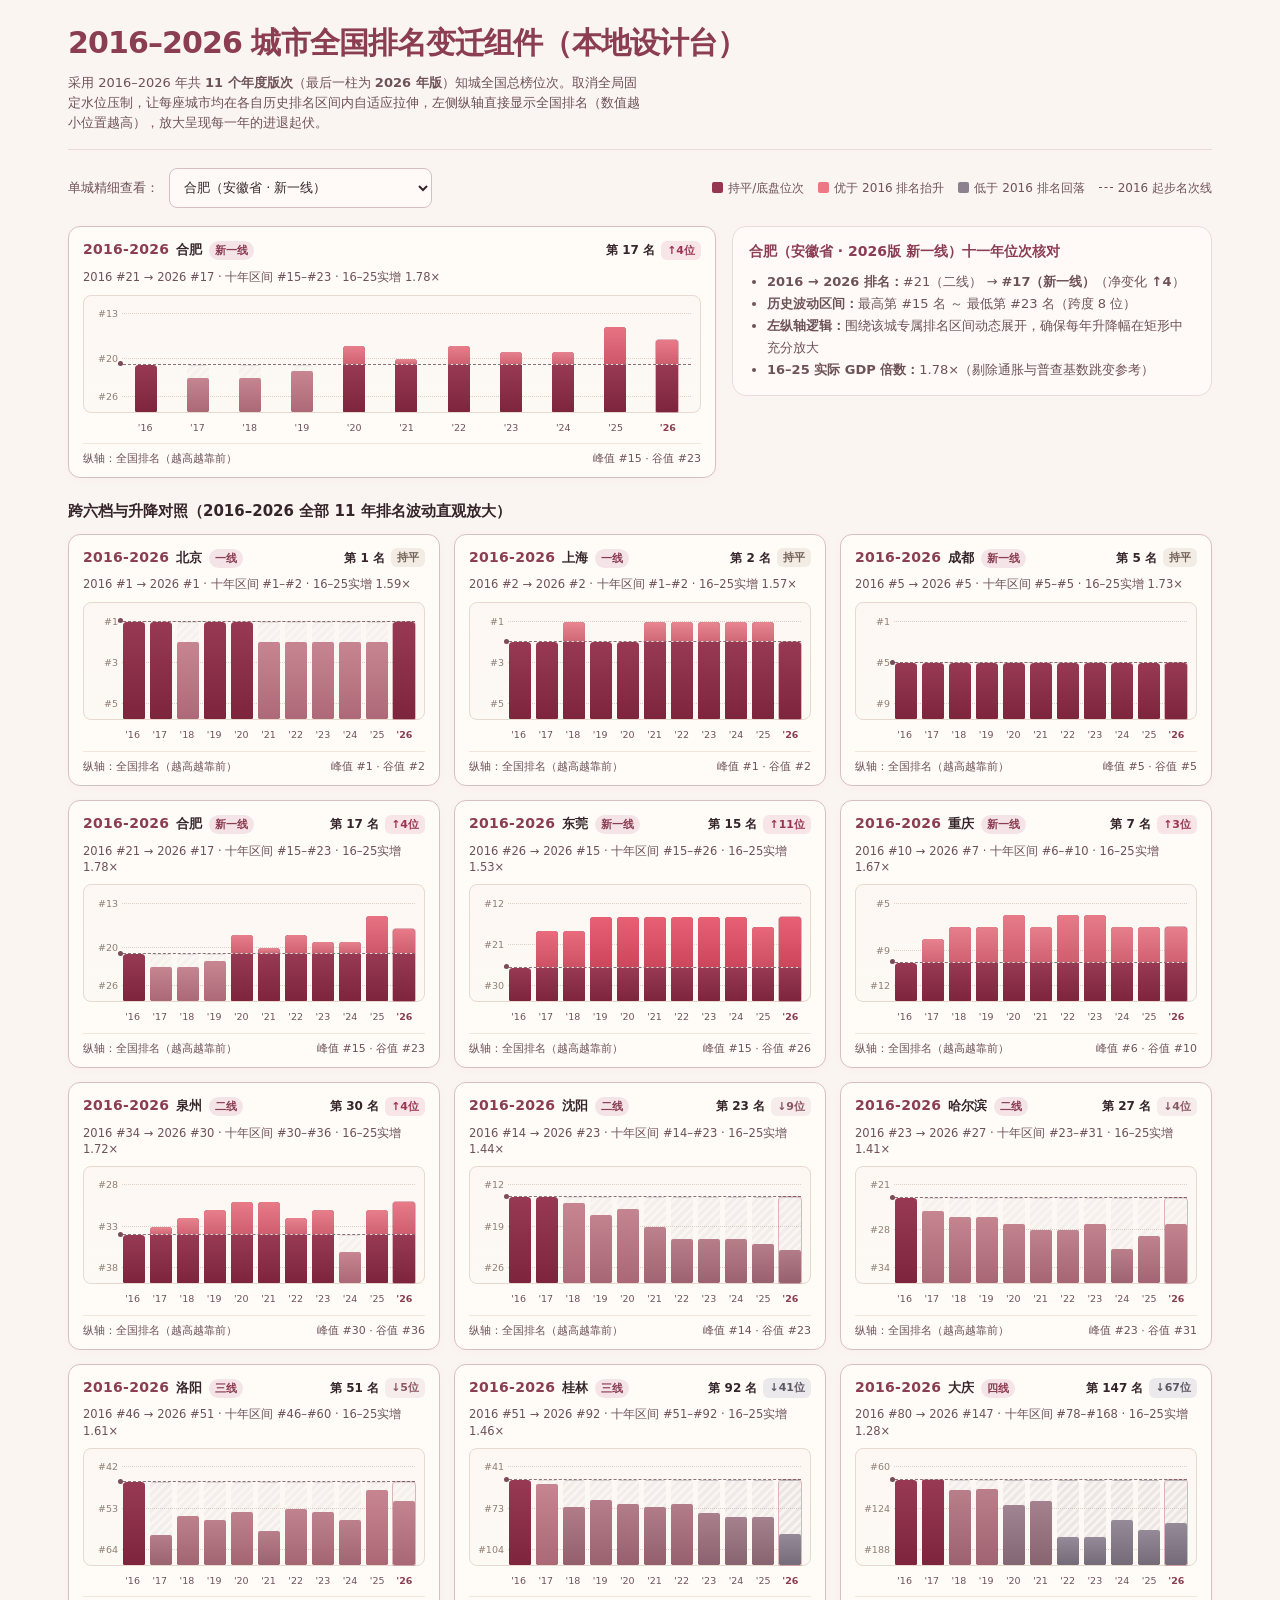
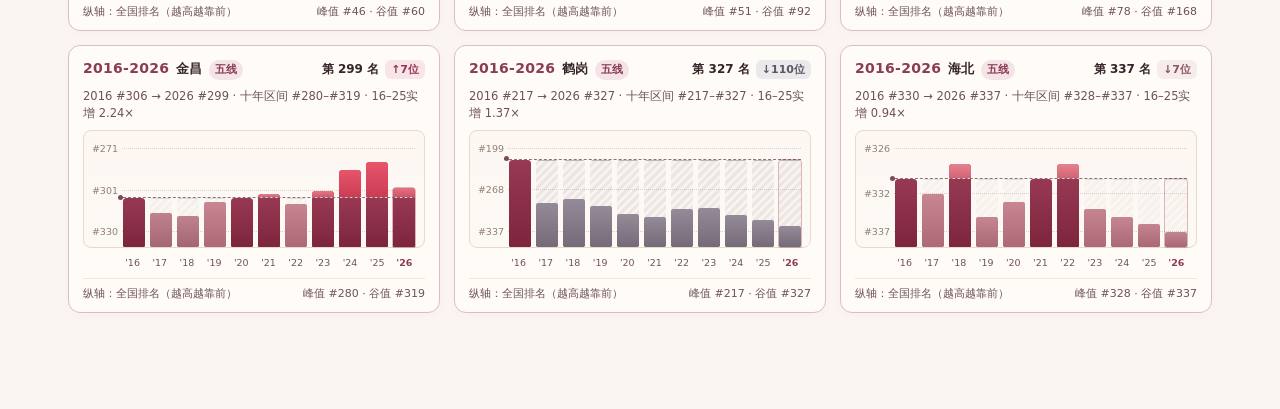
==== tools/decade-preview.html @ 6f69ed32 "feat: add progressive 2016-2026 city rank trend card to detail panel" ====
<!doctype html>
<html lang="zh-CN">
<head>
  <meta charset="utf-8">
  <meta name="viewport" content="width=device-width, initial-scale=1">
  <title>2016-2026 城市排名变迁组件 · 本地设计台</title>
  <link rel="stylesheet" href="../site/assets/style.css">
  <style>
    body { padding-bottom: 56px; }
    .bench-shell {
      max-width: 1180px;
      margin: 0 auto;
      padding: 20px 18px 40px;
    }
    .bench-top {
      display: flex;
      flex-wrap: wrap;
      justify-content: space-between;
      align-items: flex-end;
      gap: 12px 20px;
      padding-bottom: 16px;
      border-bottom: 1px solid var(--line);
      margin-bottom: 18px;
    }
    .bench-top h1 {
      margin: 0;
      font-size: clamp(22px, 2.6vw, 30px);
      color: var(--wine);
      letter-spacing: -0.03em;
    }
    .bench-top p {
      margin: 6px 0 0;
      color: var(--muted);
      font-size: 13px;
      max-width: 70ch;
      line-height: 1.55;
    }
    .bench-controls {
      display: flex;
      flex-wrap: wrap;
      align-items: center;
      gap: 10px;
      margin-bottom: 18px;
    }
    .bench-controls label {
      font-size: 13px;
      color: var(--muted);
    }
    .bench-controls select {
      height: 34px;
      padding: 0 10px;
      border: 1px solid var(--line-strong);
      border-radius: 8px;
      background: var(--surface);
      color: var(--ink);
      font-size: 13px;
    }
    .bench-legend {
      display: flex;
      flex-wrap: wrap;
      gap: 14px;
      font-size: 12px;
      color: var(--muted);
      margin-inline-start: auto;
    }
    .bench-legend span { display: inline-flex; align-items: center; gap: 5px; }
    .swatch-box {
      width: 11px;
      height: 11px;
      border-radius: 2px;
      display: inline-block;
    }
    .swatch-dash {
      width: 14px;
      height: 0;
      border-top: 1.5px dashed #7a4b58;
      display: inline-block;
    }

    /* ======== 核心组件：2016-2026 排名动态区间长方形柱状图 ======== */
    .decade-box {
      border: 1px solid var(--line-strong);
      border-radius: 12px;
      background: #fffcf7;
      padding: 12px 14px 10px;
      display: flex;
      flex-direction: column;
      gap: 8px;
      min-width: 0;
      box-shadow: 0 2px 10px #75405108;
    }
    .decade-box-head {
      display: flex;
      justify-content: space-between;
      align-items: baseline;
      flex-wrap: wrap;
      gap: 6px 10px;
    }
    .decade-box-title {
      display: flex;
      align-items: baseline;
      gap: 7px;
      min-width: 0;
    }
    .decade-box-title h3 {
      margin: 0;
      font-size: 14px;
      font-weight: 760;
      letter-spacing: 0.02em;
      color: var(--wine);
      font-variant-numeric: tabular-nums;
    }
    .decade-city-tag {
      font-size: 12.5px;
      font-weight: 650;
      color: var(--ink);
    }
    .decade-tier-pill {
      font-size: 11px;
      padding: 1px 6px;
      border-radius: 999px;
      background: var(--rose);
      color: var(--wine);
      font-weight: 600;
    }
    .decade-kpis {
      display: flex;
      align-items: center;
      flex-wrap: wrap;
      gap: 6px;
      font-size: 12px;
      font-variant-numeric: tabular-nums;
    }
    .decade-lvl {
      font-weight: 760;
      color: var(--ink);
    }
    .decade-delta {
      padding: 1px 6px;
      border-radius: 6px;
      font-weight: 680;
      font-size: 11px;
    }
    .decade-delta.is-up { background: #f8e5e8; color: #9b3454; }
    .decade-delta.is-mild-down { background: #f6ecec; color: #8a5661; }
    .decade-delta.is-down { background: #ece9ed; color: #5d5663; }
    .decade-delta.is-flat { background: #f2ece4; color: #75655b; }
    .decade-readout {
      min-height: 18px;
      font-size: 11.5px;
      line-height: 1.45;
      color: var(--muted);
      font-variant-numeric: tabular-nums;
    }
    .decade-readout strong {
      color: var(--ink);
      font-weight: 660;
    }

    .decade-plot {
      position: relative;
      height: 118px;
      border: 1px solid #e7d9ce;
      border-radius: 8px;
      background: linear-gradient(180deg, rgba(155, 52, 84, 0.025) 0%, rgba(130, 103, 78, 0.02) 100%);
      padding: 10px 9px 0 38px;
      display: flex;
      align-items: flex-end;
    }
    .decade-guides {
      position: absolute;
      inset: 10px 9px 0 38px;
      pointer-events: none;
    }
    .decade-guide {
      position: absolute;
      left: 0;
      right: 0;
      border-top: 1px dotted #dfd0c4;
    }
    .decade-guide span {
      position: absolute;
      left: -35px;
      top: -7px;
      width: 31px;
      text-align: right;
      font-size: 9.5px;
      color: #8f7f74;
      font-variant-numeric: tabular-nums;
    }
    .decade-base-line {
      position: absolute;
      left: -4px;
      right: 0;
      border-top: 1.5px dashed rgba(98, 62, 73, 0.72);
      z-index: 2;
      pointer-events: none;
    }
    .decade-base-line::before {
      content: "";
      position: absolute;
      left: 0;
      top: -3.5px;
      width: 5px;
      height: 5px;
      border-radius: 50%;
      background: #7a4b58;
    }

    .decade-bars {
      position: relative;
      z-index: 1;
      width: 100%;
      height: 100%;
      display: grid;
      grid-template-columns: repeat(11, minmax(0, 1fr));
      gap: 4px;
      align-items: end;
    }
    .decade-bar-col {
      height: 100%;
      display: flex;
      align-items: flex-end;
      justify-content: center;
      cursor: pointer;
      position: relative;
      border: 0;
      padding: 0;
      background: transparent;
    }
    .decade-bar-track {
      width: 100%;
      max-width: 22px;
      border-radius: 3.5px 3.5px 1.5px 1.5px;
      overflow: hidden;
      display: flex;
      flex-direction: column;
      justify-content: flex-end;
      transition: transform 0.14s ease, filter 0.14s ease;
      position: relative;
      background: #9b3454;
    }
    .decade-bar-col:hover .decade-bar-track,
    .decade-bar-col.is-active .decade-bar-track {
      transform: scaleY(1.02);
      filter: brightness(1.06);
      box-shadow: 0 0 0 1.5px rgba(155, 52, 84, 0.45);
    }
    .decade-bar-col.is-latest .decade-bar-track {
      box-shadow: 0 0 0 1px rgba(155, 52, 84, 0.35);
    }
    .decade-seg-lift {
      width: 100%;
      background: linear-gradient(180deg, #eb7884 0%, #d45567 100%);
      border-bottom: 1px solid rgba(255, 252, 247, 0.72);
      flex: 0 0 auto;
    }
    .decade-seg-base {
      width: 100%;
      background: linear-gradient(180deg, #983953 0%, #7d253d 100%);
      flex: 1 1 auto;
    }
    .decade-seg-deficit {
      width: 100%;
      background: repeating-linear-gradient(
        -45deg,
        rgba(140, 130, 143, 0.15),
        rgba(140, 130, 143, 0.15) 3px,
        rgba(140, 130, 143, 0.04) 3px,
        rgba(140, 130, 143, 0.04) 6px
      );
      border-top: 1px solid rgba(117, 108, 120, 0.42);
      flex: 0 0 auto;
    }
    .decade-bar-col.is-dip .decade-bar-track {
      background: transparent;
    }
    .decade-bar-col.is-dip .decade-seg-base {
      background: linear-gradient(180deg, #988e9c 0%, #756c78 100%);
      border-radius: 2px 2px 1.5px 1.5px;
    }

    .decade-x-axis {
      display: grid;
      grid-template-columns: repeat(11, minmax(0, 1fr));
      gap: 4px;
      padding: 0 9px 0 38px;
      font-size: 9.5px;
      color: var(--muted);
      text-align: center;
      font-variant-numeric: tabular-nums;
    }
    .decade-x-axis span.is-latest {
      color: var(--wine);
      font-weight: 720;
    }
    .decade-foot {
      display: flex;
      justify-content: space-between;
      align-items: center;
      flex-wrap: wrap;
      gap: 4px 10px;
      font-size: 11px;
      color: var(--muted);
      border-top: 1px solid #f0e6dc;
      padding-top: 6px;
      font-variant-numeric: tabular-nums;
    }

    .section-title {
      margin: 22px 0 10px;
      font-size: 15px;
      font-weight: 720;
      color: var(--ink);
    }
    .compare-grid {
      display: grid;
      grid-template-columns: repeat(3, minmax(0, 1fr));
      gap: 14px;
    }
    .single-wrap {
      display: grid;
      grid-template-columns: minmax(0, 1.35fr) minmax(0, 1fr);
      gap: 16px;
      align-items: start;
    }
    .detail-mock {
      border: 1px solid var(--line);
      border-radius: 14px;
      background: var(--surface);
      padding: 14px 16px;
    }
    .detail-mock h4 { margin: 0 0 8px; font-size: 14px; color: var(--wine); }
    .detail-mock ul { margin: 0; padding-left: 18px; color: var(--muted); font-size: 13px; line-height: 1.7; }
    @media (max-width: 960px) {
      .compare-grid { grid-template-columns: repeat(2, minmax(0, 1fr)); }
      .single-wrap { grid-template-columns: minmax(0, 1fr); }
    }
    @media (max-width: 600px) {
      .compare-grid { grid-template-columns: minmax(0, 1fr); }
      .decade-plot { height: 108px; padding-left: 34px; }
      .decade-guides { inset: 10px 9px 0 34px; }
      .decade-guide span { left: -32px; width: 28px; }
      .decade-x-axis { padding-left: 34px; font-size: 9px; }
    }
  </style>
</head>
<body>
<div class="bench-shell">
  <header class="bench-top">
    <div>
      <h1>2016–2026 城市全国排名变迁组件（本地设计台）</h1>
      <p>
        采用 2016–2026 年共 <strong>11 个年度版次</strong>（最后一柱为 <strong>2026 年版</strong>）知城全国总榜位次。取消全局固定水位压制，让每座城市均在各自历史排名区间内自适应拉伸，左侧纵轴直接显示全国排名（数值越小位置越高），放大呈现每一年的进退起伏。
      </p>
    </div>
  </header>

  <div class="bench-controls">
    <label for="city-picker">单城精细查看：</label>
    <select id="city-picker"></select>
    <div class="bench-legend" aria-label="图例">
      <span><i class="swatch-box" style="background:#953650"></i>持平/底盘位次</span>
      <span><i class="swatch-box" style="background:#eb7884"></i>优于 2016 排名抬升</span>
      <span><i class="swatch-box" style="background:#8c828f"></i>低于 2016 排名回落</span>
      <span><i class="swatch-dash"></i>2016 起步名次线</span>
    </div>
  </div>

  <div class="single-wrap">
    <div id="single-slot"></div>
    <aside class="detail-mock" id="city-audit-note"></aside>
  </div>

  <h2 class="section-title">跨六档与升降对照（2016–2026 全部 11 年排名波动直观放大）</h2>
  <div class="compare-grid" id="compare-grid"></div>
</div>

<script src="../site/assets/data.js"></script>
<script src="../site/assets/city-decade-ranks.js"></script>
<script>
(() => {
  const {cities, provinces} = window.atlasData;
  const decade = window.atlasDecadeRanks;
  const YEARS = [2016, 2017, 2018, 2019, 2020, 2021, 2022, 2023, 2024, 2025, 2026];
  const TIER_NAMES = ['一线', '新一线', '二线', '三线', '四线', '五线'];
  const cityByCode = new Map(cities.map(c => [c[1], c]));

  const picker = document.getElementById('city-picker');
  const sortedCities = [...cities].sort((a, b) => a[3] - b[3] || a[4] - b[4]);
  for (const c of sortedCities) {
    picker.add(new Option(`${c[0]}（${provinces[c[2]]} · ${TIER_NAMES[c[3]]}）`, c[1]));
  }

  // Compute dynamic Y-axis [yTop (best), yBottom (worst)] tightly around a city's rank band
  function rankEnvelope(ranks) {
    const best = Math.min(...ranks);
    const worst = Math.max(...ranks);
    const span = worst - best;
    if (span === 0) {
      // Constant rank (e.g. Chengdu #5 every year): show symmetric window around it
      const pad = Math.max(4, Math.min(8, Math.round(best * 0.8)));
      const yTop = Math.max(1, best - pad);
      const yBottom = Math.min(337, yTop + pad * 2);
      return {best, worst, yTop, yBottom};
    }
    const padTop = Math.max(1, Math.min(18, Math.ceil(span * 0.22)));
    const padBot = Math.max(2, Math.min(20, Math.ceil(span * 0.28)));
    let yTop = Math.max(1, best - padTop);
    let yBottom = Math.min(337, worst + padBot);
    if (yBottom - yTop < 4) {
      yBottom = Math.min(337, yTop + 4);
      yTop = Math.max(1, yBottom - 4);
    }
    return {best, worst, yTop, yBottom};
  }

  // Map rank r into visual bar height [14% .. 92%] inside [yTop .. yBottom]
  const rankHeightPct = (r, yTop, yBottom) => 14 + 78 * ((yBottom - r) / (yBottom - yTop));

  function mixHex(a, b, t) {
    const k = Math.max(0, Math.min(1, t));
    const pa = i => parseInt(a.slice(i, i + 2), 16);
    const pb = i => parseInt(b.slice(i, i + 2), 16);
    const ch = (v1, v2) => Math.round(v1 + (v2 - v1) * k).toString(16).padStart(2, '0');
    return '#' + ch(pa(1), pb(1)) + ch(pa(3), pb(3)) + ch(pa(5), pb(5));
  }

  function rankDropSeverity(rk, rStart) {
    if (rk <= rStart) return 0;
    const dropAbs = rk - rStart;
    const dropRel = dropAbs / Math.max(15, rStart);
    return Math.max(0, Math.min(1, ((dropAbs - 2) / 38) * 0.55 + (dropRel / 0.85) * 0.45));
  }

  function createDecadeCard(code, showCityName = true) {
    const city = cityByCode.get(code);
    const entry = decade[code];
    if (!city || !entry) return document.createElement('div');
    const [ranks, tiers, realMult] = entry;
    const {best, worst, yTop, yBottom} = rankEnvelope(ranks);
    const rStart = ranks[0];
    const rEnd = ranks[10];
    const delta = rStart - rEnd; // positive = climbed ranks
    const endSev = rankDropSeverity(rEnd, rStart);
    const deltaClass = delta > 0 ? 'is-up' : delta === 0 ? 'is-flat' : endSev >= 0.45 ? 'is-down' : 'is-mild-down';
    const deltaText = delta > 0 ? `↑${delta}位` : delta < 0 ? `↓${Math.abs(delta)}位` : '持平';

    const baseHeight = rankHeightPct(rStart, yTop, yBottom);
    const midRank = Math.round((yTop + yBottom) / 2);
    const topGuidePct = rankHeightPct(yTop, yTop, yBottom);
    const midGuidePct = rankHeightPct(midRank, yTop, yBottom);
    const botGuidePct = rankHeightPct(yBottom, yTop, yBottom);

    const multNote = realMult ? ` · 16–25实增 ${realMult.toFixed(2)}×` : '';
    const defaultReadout = `2016 #${rStart} → 2026 #${rEnd} · 十年区间 #${best}–#${worst}${multNote}`;

    const card = document.createElement('section');
    card.className = 'decade-box';
    card.setAttribute('aria-label', `${city[0]} 2016-2026 全国排名柱状图`);
    card.innerHTML = `
      <div class="decade-box-head">
        <div class="decade-box-title">
          <h3>2016-2026</h3>
          ${showCityName ? `<span class="decade-city-tag">${city[0]}</span><span class="decade-tier-pill">${tiers[10]}</span>` : ''}
        </div>
        <div class="decade-kpis">
          <span class="decade-lvl">第 ${rEnd} 名</span>
          <span class="decade-delta ${deltaClass}">${deltaText}</span>
        </div>
      </div>
      <div class="decade-readout">${defaultReadout}</div>
      <div class="decade-plot">
        <div class="decade-guides" aria-hidden="true">
          <div class="decade-guide" style="bottom:${topGuidePct.toFixed(1)}%"><span>#${yTop}</span></div>
          ${midRank !== yTop && midRank !== yBottom ? `<div class="decade-guide" style="bottom:${midGuidePct.toFixed(1)}%"><span>#${midRank}</span></div>` : ''}
          <div class="decade-guide" style="bottom:${botGuidePct.toFixed(1)}%"><span>#${yBottom}</span></div>
          <div class="decade-base-line" style="bottom:${baseHeight.toFixed(2)}%"></div>
        </div>
        <div class="decade-bars"></div>
      </div>
      <div class="decade-x-axis" aria-hidden="true">
        ${YEARS.map((y, idx) => `<span class="${idx === 10 ? 'is-latest' : ''}">'${String(y).slice(2)}</span>`).join('')}
      </div>
      <div class="decade-foot">
        <span>纵轴：全国排名（越高越靠前）</span>
        <span>峰值 #${best} · 谷值 #${worst}</span>
      </div>
    `;

    const barsWrap = card.querySelector('.decade-bars');
    const readout = card.querySelector('.decade-readout');

    ranks.forEach((rk, idx) => {
      const h = rankHeightPct(rk, yTop, yBottom);
      const y = YEARS[idx];
      const tr = tiers[idx];
      const diff = rStart - rk;
      const diffStr = diff > 0 ? `（较16年 ↑${diff}）` : diff < 0 ? `（较16年 ↓${Math.abs(diff)}）` : '（与16年持平）';
      const tipText = `<strong>${y}年</strong> · 全国 <strong>第 ${rk} 名</strong>（${tr}）${idx > 0 ? diffStr : '· 起始基准'}`;

      const col = document.createElement('button');
      col.type = 'button';
      col.className = 'decade-bar-col' + (idx === 10 ? ' is-latest' : '') + (rk > rStart ? ' is-dip' : '');
      col.setAttribute('aria-label', `${y}年 第${rk}名`);

      const track = document.createElement('div');
      track.className = 'decade-bar-track';

      if (rk < rStart) {
        // Better rank -> taller bar with bright warm lift slice above 2016 dashed baseline
        track.style.height = h.toFixed(2) + '%';
        const gainT = Math.min(1, (rStart - rk) / 14);
        const liftPct = ((h - baseHeight) / h) * 100;
        const liftSeg = document.createElement('span');
        liftSeg.className = 'decade-seg-lift';
        liftSeg.style.height = liftPct.toFixed(2) + '%';
        liftSeg.style.background = `linear-gradient(180deg, ${mixHex('#e78a94', '#e8556b', gainT)} 0%, ${mixHex('#d16b7a', '#cb3c54', gainT)} 100%)`;
        const baseSeg = document.createElement('span');
        baseSeg.className = 'decade-seg-base';
        track.append(liftSeg, baseSeg);
      } else if (rk > rStart) {
        // Worse rank -> mild dusty rose first, gradual shift to slate grey only on large drops
        const sev = rankDropSeverity(rk, rStart);
        let fillTop, fillBot;
        if (sev <= 0.45) {
          const k = sev / 0.45;
          fillTop = mixHex('#c88692', '#b07b87', k);
          fillBot = mixHex('#ae6977', '#945f6d', k);
        } else {
          const k = (sev - 0.45) / 0.55;
          fillTop = mixHex('#b07b87', '#958b98', k);
          fillBot = mixHex('#945f6d', '#756b78', k);
        }
        track.style.height = baseHeight.toFixed(2) + '%';
        const defPct = ((baseHeight - h) / baseHeight) * 100;
        const defSeg = document.createElement('span');
        defSeg.className = 'decade-seg-deficit';
        defSeg.style.height = defPct.toFixed(2) + '%';
        defSeg.style.opacity = (0.38 + 0.62 * sev).toFixed(2);
        const baseSeg = document.createElement('span');
        baseSeg.className = 'decade-seg-base';
        baseSeg.style.background = `linear-gradient(180deg, ${fillTop} 0%, ${fillBot} 100%)`;
        track.append(defSeg, baseSeg);
      } else {
        track.style.height = h.toFixed(2) + '%';
        const baseSeg = document.createElement('span');
        baseSeg.className = 'decade-seg-base';
        track.append(baseSeg);
      }

      col.append(track);
      const showTip = () => {
        for (const el of barsWrap.children) el.classList.remove('is-active');
        col.classList.add('is-active');
        readout.innerHTML = tipText;
      };
      col.addEventListener('pointerenter', showTip);
      col.addEventListener('focus', showTip);
      col.addEventListener('click', showTip);
      barsWrap.append(col);
    });

    card.querySelector('.decade-plot').addEventListener('pointerleave', () => {
      for (const el of barsWrap.children) el.classList.remove('is-active');
      readout.textContent = defaultReadout;
    });

    return card;
  }

  function renderSingle(code) {
    const city = cityByCode.get(code);
    const [ranks, tiers, realMult] = decade[code];
    const best = Math.min(...ranks);
    const worst = Math.max(...ranks);
    const delta = ranks[0] - ranks[10];
    document.getElementById('single-slot').replaceChildren(createDecadeCard(code, true));
    document.getElementById('city-audit-note').innerHTML = `
      <h4>${city[0]}（${provinces[city[2]]} · 2026版 ${tiers[10]}）十一年位次核对</h4>
      <ul>
        <li><strong>2016 → 2026 排名：</strong>#${ranks[0]}（${tiers[0]}） → <b>#${ranks[10]}（${tiers[10]}）</b>（净变化 <b>${delta > 0 ? '↑' + delta : delta < 0 ? '↓' + Math.abs(delta) : '持平'}</b>）</li>
        <li><strong>历史波动区间：</strong>最高第 #${best} 名 ～ 最低第 #${worst} 名（跨度 ${worst - best} 位）</li>
        <li><strong>左纵轴逻辑：</strong>围绕该城专属排名区间动态展开，确保每年升降幅在矩形中充分放大</li>
        <li><strong>16–25 实际 GDP 倍数：</strong>${realMult ? `${realMult.toFixed(2)}×（剔除通胀与普查基数跳变参考）` : '暂无'}</li>
      </ul>
    `;
  }

  picker.value = '340100'; // 默认合肥，直观展示多年度爬坡
  renderSingle('340100');
  picker.addEventListener('change', () => renderSingle(picker.value));

  const showcaseCodes = [
    '110000', // 北京（#1 ↔ #2）
    '310000', // 上海（#1 ↔ #2）
    '510100', // 成都（十年稳居 #5）
    '340100', // 合肥（#21→#17）
    '441900', // 东莞（#26→#15）
    '500000', // 重庆（#10→#7）
    '350500', // 泉州（#34→#30）
    '210100', // 沈阳（#14→#23）
    '230100', // 哈尔滨（#23→#31→#27）
    '410300', // 洛阳（#46→#60→#51）
    '450300', // 桂林（#51→#92）
    '230600', // 大庆（#80→#168→#147）
    '620300', // 金昌（#319→#280→#299）
    '230400', // 鹤岗（#217→#327）
    '632200', // 海北（#328..#337）
  ];
  const grid = document.getElementById('compare-grid');
  for (const code of showcaseCodes) {
    grid.append(createDecadeCard(code, true));
  }
})();
</script>
</body>
</html>
---- site/assets/style.css ----
:root {
  color-scheme: light;
  --paper: #fbf5f1;
  --surface: #fffaf7;
  --white: #fffdf9;
  --ink: #35252b;
  --muted: #6e5259;
  --wine: #8b3d52;
  --rose: #f4e4e7;
  --line: #eadbd8;
  --line-strong: #d8bfc3;
  --map-water: #f5e9e8;
  --map-ink: #a4827b;
  --map-label: #71534e;
  --sans: system-ui, -apple-system, "PingFang SC", "Microsoft YaHei", sans-serif;
}

* { box-sizing: border-box; }
[hidden] { display: none !important; }
body {
  margin: 0;
  background: var(--paper);
  color: var(--ink);
  font: 14px/1.55 var(--sans);
}
main {
  max-width: 1440px;
  margin: auto;
  padding: 20px clamp(15px, 3.6vw, 52px) 24px;
}
a { color: var(--wine); text-underline-offset: 4px; }
:focus-visible { outline: 2px solid var(--wine); outline-offset: 3px; }
.sr-only {
  position: absolute;
  width: 1px;
  height: 1px;
  clip-path: inset(50%);
  overflow: hidden;
  white-space: nowrap;
}

button, select, input { color: inherit; font: inherit; }
button, select, summary { cursor: pointer; }
button, select, input {
  min-height: 40px;
  padding: 7px 11px;
  border: 1px solid var(--line-strong);
  border-radius: 8px;
  background: var(--white);
}
button:not(:disabled):hover, select:hover { border-color: var(--wine); }
button:disabled { cursor: default; }

.edition {
  display: flex;
  align-items: center;
  justify-content: space-between;
  gap: 12px;
  padding-bottom: 13px;
  border-bottom: 1px solid var(--line-strong);
}
.edition-year {
  color: var(--wine);
  font-size: 13px;
  font-weight: 720;
  letter-spacing: .045em;
}
.edition nav { display: flex; align-items: center; flex-wrap: wrap; gap: 10px 21px; font-size: 13px; }
.edition a { color: var(--muted); text-decoration: none; }
.edition a:hover { color: var(--wine); text-decoration: underline; }
.hero {
  display: flex;
  align-items: flex-end;
  justify-content: space-between;
  gap: 18px 36px;
  padding: clamp(21px, 2.8vw, 34px) 0 clamp(18px, 2.2vw, 27px);
}
.hero h1 {
  margin: 0;
  color: var(--wine);
  font-size: clamp(34px, 5vw, 65px);
  font-weight: 820;
  letter-spacing: -.07em;
  line-height: 1.06;
}
.hero p {
  margin: 10px 0 0;
  color: var(--muted);
  font-size: clamp(13px, 1.25vw, 16px);
}
.hero-stats {
  display: flex;
  flex: 0 0 auto;
  margin: 0;
  border-bottom: 2px solid var(--line-strong);
  font-variant-numeric: tabular-nums;
}
.hero-stats > div {
  min-width: 92px;
  display: flex;
  flex-direction: column-reverse;
  padding: 0 16px 9px 0;
}
.hero-stats > div + div { padding: 0 0 9px 16px; border-left: 1px solid var(--line); }
.hero-stats dt { color: var(--muted); font-size: 12px; }
.hero-stats dd {
  margin: 0;
  color: var(--wine);
  font-size: clamp(24px, 3.55vw, 45px);
  font-weight: 740;
  letter-spacing: -.06em;
  line-height: 1.03;
}

.workspace { display: grid; grid-template-columns: minmax(0, 1fr); gap: 20px; }
.panel, .sources {
  min-width: 0;
  border: 1px solid var(--line);
  border-radius: 13px;
  background: var(--surface);
}
.panel { overflow: hidden; }
.map-panel { border-radius: 16px; box-shadow: 0 5px 20px #7540510b; }
.panel-head {
  display: flex;
  justify-content: space-between;
  align-items: center;
  flex-wrap: wrap;
  gap: 8px 16px;
  padding: 14px 19px 11px;
}
.panel-head h2 {
  margin: 0;
  font-size: clamp(20px, 2vw, 28px);
  font-weight: 740;
  letter-spacing: -.04em;
  line-height: 1.25;
}
.panel-head h2 span {
  margin-inline-start: 8px;
  color: var(--muted);
  font-size: 13px;
  font-weight: 500;
  letter-spacing: normal;
  white-space: nowrap;
}
.panel-head h2 b { font-variant-numeric: tabular-nums; }
.map-heading, .map-tools, .table-tools, .controls {
  display: flex;
  align-items: center;
  flex-wrap: wrap;
  gap: 7px;
}
.map-heading { gap: 8px 13px; }
.map-tools button, #reset {
  color: var(--wine);
  border-color: transparent;
  background: var(--rose);
}
.map-tools button { min-height: 34px; font-size: 12px; }
.search-field { position: relative; }
.search-field svg {
  position: absolute;
  inset: 50% auto auto 11px;
  transform: translateY(-50%);
  fill: none;
  stroke: var(--wine);
  stroke-width: 1.35;
  stroke-linecap: round;
  pointer-events: none;
}
#query { width: clamp(165px, 18vw, 245px); padding-left: 33px; }
#query::placeholder { color: var(--muted); }
#province { width: clamp(120px, 15vw, 179px); }

.map-filter {
  display: flex;
  align-items: center;
  flex-wrap: wrap;
  gap: 6px 12px;
  min-inline-size: 0;
  margin: 0;
  padding: 7px 19px 12px;
  border: 0;
}
.filter-label, #marker-count { color: var(--muted); font-size: 12px; white-space: nowrap; }
.filter-label { font-weight: 680; }
#marker-count { margin-inline-start: auto; font-variant-numeric: tabular-nums; }
.legend { display: flex; flex-wrap: wrap; gap: 5px; }
.legend label {
  display: inline-flex;
  align-items: center;
  gap: 5px;
  min-height: 34px;
  padding: 4px 8px;
  border: 1px solid var(--line);
  border-radius: 7px;
  color: var(--ink);
  cursor: pointer;
  white-space: nowrap;
}
.legend label:hover { border-color: var(--wine); }
.legend label:has(input:checked) { background: var(--rose); }
.legend input {
  inline-size: 14px;
  block-size: 14px;
  min-height: 0;
  margin: 0;
  padding: 0;
  accent-color: var(--wine);
}
.symbol {
  display: inline-block;
  inline-size: 1.15em;
  block-size: 1.15em;
  margin-inline-end: .29em;
  vertical-align: -.2em;
  overflow: visible;
}
.symbol-digit, .marker-digit {
  fill: none;
  stroke: #fffdf9;
  stroke-width: .195;
  stroke-linecap: round;
  stroke-linejoin: round;
  pointer-events: none;
}
.legend .symbol { margin: 0; }

#map-stage {
  position: relative;
  overflow: hidden;
  border-block: 1px solid var(--line);
  background: var(--map-water);
}
#atlas {
  display: block;
  width: 100%;
  max-height: 980px;
  aspect-ratio: 1.32;
  background: var(--map-water);
  user-select: none;
  touch-action: auto;
}
#map-stage[data-local] #atlas { aspect-ratio: auto; height: clamp(465px, 70svh, 790px); }
#atlas:focus { outline: none; }
#atlas:focus-visible { outline: 2px solid var(--wine); outline-offset: -3px; }
#atlas[data-zoomed] { cursor: grab; touch-action: none; }
#atlas.dragging, #atlas.dragging * { cursor: grabbing !important; }
.map-loading {
  position: absolute;
  inset: 50% auto auto 50%;
  transform: translate(-50%, -50%);
  z-index: 4;
  padding: 7px 14px;
  border: 1px solid var(--line);
  border-radius: 999px;
  background: color-mix(in srgb, var(--surface) 92%, transparent);
  color: var(--muted);
  font-size: 13px;
  pointer-events: none;
  box-shadow: 0 3px 12px #75405110;
}
.city-detail-loading {
  margin: 0;
  color: var(--muted);
  font-size: 13px;
}
#provinces path, .sea-land {
  fill: #f8edd8;
  stroke: #946f67;
  stroke-width: 1px;
  vector-effect: non-scaling-stroke;
}
#provinces path:nth-child(3n) { fill: #f4e8ce; }
#provinces path:nth-child(4n) { fill: #fbefdf; }
#provinces path.selected { fill: #f8ecd1; stroke: #8c5c57; stroke-width: 1.55px; }
#provinces path.context { fill: #f6ece6; stroke: #cdb3b0; stroke-width: .85px; }
#provinces path.hovered { fill: #efd1cf; cursor: pointer; }
#city-highlight, .sea-city-highlight {
  fill: #e8bab8;
  fill-opacity: .88;
  stroke: #8b3d52;
  stroke-width: 1.45px;
  stroke-linejoin: round;
  pointer-events: none;
  vector-effect: non-scaling-stroke;
}
.sea-city-highlight { stroke-width: 1px; }
#district-lines, #boundaries, .sea-boundary {
  fill: none;
  stroke: #8f6a62;
  stroke-width: .95px;
  pointer-events: none;
  vector-effect: non-scaling-stroke;
}
#subdistrict-lines {
  fill: none;
  stroke: #caa99e;
  stroke-width: .45px;
  stroke-dasharray: 1.6 2.2;
  opacity: .6;
  pointer-events: none;
  vector-effect: non-scaling-stroke;
}
#district-lines {
  stroke: #b59287;
  stroke-width: .65px;
  stroke-dasharray: 3.2 2.4;
  opacity: .76;
}
#province-labels {
  fill: var(--map-label);
  stroke: #faefdf;
  stroke-width: 2px;
  paint-order: stroke;
  pointer-events: none;
  text-anchor: middle;
  font-size: 15px;
  font-weight: 650;
  letter-spacing: .13em;
}
.marker { cursor: pointer; }
.marker-badge {
  stroke: var(--white);
  stroke-width: 1.05px;
  stroke-linejoin: round;
  vector-effect: non-scaling-stroke;
}
.marker.active .marker-badge { stroke: var(--ink); stroke-width: 2px; }
.zoom-dock {
  position: absolute;
  top: 14px;
  right: 14px;
  display: flex;
  align-items: flex-start;
  gap: 9px;
  pointer-events: none;
}
.zoom-column {
  display: flex;
  flex-direction: column;
  align-items: flex-end;
  gap: 8px;
}
.zoom-tip {
  margin: 7px 0 0;
  padding: 4px 10px;
  border: 1px solid var(--line);
  border-radius: 999px;
  background: #fffdf9eb;
  box-shadow: 0 2px 8px #71425210;
  color: #77505a;
  font-size: 12px;
  font-weight: 520;
  letter-spacing: .02em;
  line-height: 1.35;
  white-space: nowrap;
}
.zoom-tools {
  display: grid;
  border: 1px solid var(--line-strong);
  border-radius: 10px;
  background: var(--white);
  box-shadow: 0 3px 10px #71425217;
  pointer-events: auto;
}
.zoom-national {
  display: inline-flex;
  align-items: center;
  gap: 5px;
  min-height: 36px;
  padding: 6px 10px;
  border: 1px solid #d8b5bd;
  border-radius: 10px;
  background: var(--rose);
  box-shadow: 0 3px 10px #71425217;
  color: var(--wine);
  font-size: 12px;
  font-weight: 680;
  white-space: nowrap;
  pointer-events: auto;
}
.zoom-national:hover { background: #efd7dc; border-color: var(--wine); }
.zoom-tools button {
  min-width: 44px;
  min-height: 40px;
  border: 0;
  border-radius: 0;
  background: transparent;
  color: var(--wine);
}
.zoom-tools button:first-child { border-radius: 9px 9px 0 0; }
.zoom-tools button:last-child { border-radius: 0 0 9px 9px; font-size: 12px; }
.zoom-tools button + button { border-top: 1px solid var(--line); }
.zoom-tools button:not(:disabled):hover { background: var(--rose); }
.zoom-tools button:disabled { color: #8c747a; }
#zoom-in, #zoom-out { font-size: 23px; line-height: 1; }
#sea-card {
  position: absolute;
  left: clamp(10px, 2vw, 23px);
  bottom: clamp(10px, 2vw, 23px);
  width: clamp(93px, 11.5vw, 146px);
  overflow: hidden;
  border: 1px solid var(--line-strong);
  border-radius: 9px;
  background: var(--surface);
}
#sea-open {
  width: 100%;
  display: flex;
  justify-content: space-between;
  min-height: 31px;
  padding: 4px 8px;
  border: 0;
  border-bottom: 1px solid var(--line);
  border-radius: 0;
  background: transparent;
  color: var(--wine);
  font-size: 12px;
  font-weight: 650;
}
#sea-open:hover { background: var(--rose); }
#sea-mini { display: block; width: 100%; aspect-ratio: .94; background: var(--map-water); }
#sea-mini .sea-land { stroke-width: .45px; }
#sea-mini .sea-boundary { stroke-width: .72px; }
#tooltip {
  position: absolute;
  z-index: 2;
  inset: 0 auto auto 0;
  max-width: min(245px, 90%);
  padding: 7px 10px;
  border-radius: 8px;
  background: #583241;
  color: var(--white);
  font-size: 13px;
  pointer-events: none;
}
.map-under {
  display: flex;
  flex-wrap: wrap;
  justify-content: space-between;
  gap: 4px 12px;
  padding: 9px 17px;
  color: var(--muted);
  font-size: 12px;
}
#city-detail {
  margin: 0;
  padding: 16px 19px 18px;
  border-top: 1px solid var(--line-strong);
  background: linear-gradient(180deg, #faf0ee 0%, #fffaf7 56%);
}
.city-detail-head {
  display: flex;
  align-items: flex-start;
  justify-content: space-between;
  gap: 10px 18px;
  flex-wrap: wrap;
}
.city-detail-title-row {
  display: flex;
  align-items: center;
  flex-wrap: wrap;
  gap: 6px 10px;
}
.city-detail-name {
  margin: 0;
  font-size: clamp(19px, 1.9vw, 24px);
  font-weight: 760;
  letter-spacing: -.03em;
  line-height: 1.2;
}
.city-detail-name .symbol { margin-inline-end: .35em; vertical-align: -.16em; }
.city-detail-rank {
  color: var(--wine);
  font-size: 13px;
  font-weight: 640;
}
.city-detail-pos {
  padding: 2px 9px;
  border: 1px solid #dfc5ca;
  border-radius: 999px;
  background: var(--rose);
  color: var(--wine);
  font-size: 12px;
  font-weight: 600;
}
.city-detail-hidden-note {
  padding: 2px 8px;
  border-radius: 6px;
  background: #f5e5dc;
  color: #7d4c36;
  font-size: 12px;
}
.city-detail-aside {
  display: flex;
  align-items: center;
  gap: 10px;
  margin-inline-start: auto;
}
.city-detail-coord {
  color: var(--muted);
  font-size: 12px;
  font-variant-numeric: tabular-nums;
}
.city-detail-close {
  min-height: 30px;
  padding: 3px 10px;
  border-color: var(--line-strong);
  background: var(--white);
  color: var(--muted);
  font-size: 12px;
}
.city-detail-close:hover { color: var(--wine); }
.city-detail-lead {
  margin-top: 10px;
  padding: 11px 14px;
  border: 1px solid var(--line);
  border-radius: 10px;
  background: var(--white);
}
.city-detail-intro {
  margin: 0;
  color: var(--ink);
  font-size: 14.5px;
  line-height: 1.65;
}
.city-detail-tags {
  display: flex;
  flex-wrap: wrap;
  gap: 6px;
  margin-top: 9px;
}
.detail-tag {
  display: inline-flex;
  align-items: center;
  padding: 2px 9px;
  border: 1px solid var(--line);
  border-radius: 999px;
  background: var(--surface);
  color: var(--muted);
  font-size: 12px;
  line-height: 1.45;
}
.detail-tag--hist {
  border-color: #d9b8bf;
  background: #f9ecef;
  color: var(--wine);
  font-weight: 620;
}
.detail-tag--scenic {
  border-color: #d6c8b6;
  background: #fbf4ea;
  color: #6f5232;
}
.city-detail-grid {
  display: grid;
  grid-template-columns: repeat(2, minmax(0, 1fr));
  gap: 12px;
  margin-top: 12px;
}
.detail-card {
  padding: 12px 14px;
  border: 1px solid var(--line);
  border-radius: 10px;
  background: var(--white);
}
.detail-card-head {
  display: flex;
  align-items: baseline;
  justify-content: space-between;
  gap: 8px;
  margin-bottom: 10px;
  padding-bottom: 6px;
  border-bottom: 1px solid var(--line);
}
.detail-card-head h4 {
  margin: 0;
  color: var(--wine);
  font-size: 13.5px;
  font-weight: 720;
}
.detail-card-sub {
  color: var(--muted);
  font-size: 11.5px;
}
.detail-kpis {
  display: grid;
  grid-template-columns: repeat(2, minmax(0, 1fr));
  gap: 9px 12px;
  margin: 0;
}
.detail-kpis div {
  padding: 7px 9px;
  border-radius: 8px;
  background: var(--surface);
  border: 1px solid #f0e3e0;
}
.detail-kpis dt {
  color: var(--muted);
  font-size: 11.5px;
}
.detail-kpis dd {
  margin: 2px 0 0;
  color: var(--ink);
  font-size: 15px;
  font-weight: 700;
  font-variant-numeric: tabular-nums;
  letter-spacing: -.01em;
}
.detail-kpis dd small {
  margin-inline-start: 3px;
  font-size: 11.5px;
  font-weight: 500;
  color: var(--muted);
}
.detail-transport-list {
  display: grid;
  gap: 7px;
  margin: 0;
}
.detail-tr-row {
  display: grid;
  grid-template-columns: 54px minmax(0, 1fr);
  align-items: baseline;
  gap: 8px;
  padding: 5px 8px;
  border-radius: 7px;
  background: var(--surface);
  font-size: 12.5px;
}
.detail-tr-row dt {
  color: var(--wine);
  font-weight: 680;
  white-space: nowrap;
}
.detail-tr-row dd {
  margin: 0;
  color: var(--ink);
  font-variant-numeric: tabular-nums;
}
.detail-tr-row dd.is-empty { color: var(--muted); }

/* 2016-2026 decade rank chart placed in left column under Economy & Commerce */
.detail-card--decade {
  grid-column: 1;
  display: flex;
  flex-direction: column;
  gap: 7px;
}
.detail-card--decade .detail-card-head { margin-bottom: 0; }
.decade-kpis {
  display: flex;
  align-items: center;
  gap: 6px;
  font-size: 12px;
  font-variant-numeric: tabular-nums;
}
.decade-lvl { font-weight: 740; color: var(--ink); }
.decade-delta {
  padding: 1px 6px;
  border-radius: 6px;
  font-size: 11px;
  font-weight: 680;
}
.decade-delta.is-up { background: #f8e5e8; color: #9b3454; }
.decade-delta.is-mild-down { background: #f6ecec; color: #8a5661; }
.decade-delta.is-down { background: #ece9ed; color: #5d5663; }
.decade-delta.is-flat { background: #f2ece4; color: #75655b; }
.decade-readout {
  min-height: 18px;
  color: var(--muted);
  font-size: 11.5px;
  line-height: 1.45;
  font-variant-numeric: tabular-nums;
}
.decade-readout strong { color: var(--ink); font-weight: 660; }
.decade-plot {
  position: relative;
  height: 112px;
  padding: 10px 9px 0 38px;
  border: 1px solid #f0e3e0;
  border-radius: 8px;
  background: var(--surface);
  display: flex;
  align-items: flex-end;
}
.decade-guides {
  position: absolute;
  inset: 10px 9px 0 38px;
  pointer-events: none;
}
.decade-guide {
  position: absolute;
  left: 0;
  right: 0;
  border-top: 1px dotted #dfd0c4;
}
.decade-guide span {
  position: absolute;
  left: -35px;
  top: -7px;
  width: 31px;
  text-align: right;
  font-size: 9.5px;
  color: var(--muted);
  font-variant-numeric: tabular-nums;
}
.decade-base-line {
  position: absolute;
  left: -4px;
  right: 0;
  border-top: 1.5px dashed rgba(114, 72, 84, 0.72);
  z-index: 2;
  pointer-events: none;
}
.decade-base-line::before {
  content: "";
  position: absolute;
  left: 0;
  top: -3.5px;
  width: 5px;
  height: 5px;
  border-radius: 50%;
  background: #7a4b58;
}
.decade-bars {
  position: relative;
  z-index: 1;
  width: 100%;
  height: 100%;
  display: grid;
  grid-template-columns: repeat(11, minmax(0, 1fr));
  gap: 4px;
  align-items: end;
}
.decade-bar-col {
  height: 100%;
  padding: 0;
  border: 0;
  border-radius: 0;
  background: transparent;
  display: flex;
  align-items: flex-end;
  justify-content: center;
  cursor: pointer;
}
.decade-bar-track {
  width: 100%;
  max-width: 22px;
  border-radius: 3.5px 3.5px 1.5px 1.5px;
  overflow: hidden;
  display: flex;
  flex-direction: column;
  justify-content: flex-end;
  transition: transform .14s ease, filter .14s ease;
}
.decade-bar-col:hover .decade-bar-track,
.decade-bar-col.is-active .decade-bar-track {
  transform: scaleY(1.02);
  filter: brightness(1.06);
  box-shadow: 0 0 0 1.5px rgba(155, 52, 84, .45);
}
.decade-bar-col.is-latest .decade-bar-track {
  box-shadow: 0 0 0 1px rgba(155, 52, 84, .32);
}
.decade-seg-lift {
  width: 100%;
  border-bottom: 1px solid rgba(255, 252, 247, .74);
  flex: 0 0 auto;
}
.decade-seg-base {
  width: 100%;
  background: linear-gradient(180deg, #983953 0%, #7d253d 100%);
  flex: 1 1 auto;
}
.decade-seg-deficit {
  width: 100%;
  background: repeating-linear-gradient(
    -45deg,
    rgba(140, 118, 128, .15),
    rgba(140, 118, 128, .15) 3px,
    rgba(140, 118, 128, .03) 3px,
    rgba(140, 118, 128, .03) 6px
  );
  border-top: 1px solid rgba(125, 102, 112, .35);
  flex: 0 0 auto;
}
.decade-bar-col.is-dip .decade-seg-base { border-radius: 2px 2px 1.5px 1.5px; }
.decade-x-axis {
  display: grid;
  grid-template-columns: repeat(11, minmax(0, 1fr));
  gap: 4px;
  padding: 0 9px 0 38px;
  font-size: 9.5px;
  color: var(--muted);
  text-align: center;
  font-variant-numeric: tabular-nums;
}
.decade-x-axis span.is-latest { color: var(--wine); font-weight: 720; }
.decade-foot {
  display: flex;
  justify-content: space-between;
  flex-wrap: wrap;
  gap: 4px 10px;
  padding-top: 5px;
  border-top: 1px solid #f2e8e2;
  font-size: 11px;
  color: var(--muted);
  font-variant-numeric: tabular-nums;
}

.counts {
  display: flex;
  flex-wrap: wrap;
  gap: 5px 13px;
  padding: 0 19px 12px;
  color: var(--muted);
  font-size: 12px;
}
.counts span { white-space: nowrap; }
.rows, .stats-scroll {
  overflow: auto;
  border: 1px solid var(--line-strong);
  border-radius: 10px;
  background: var(--white);
  box-shadow: inset 0 2px 6px #7142520a;
  scrollbar-width: thin;
  scrollbar-color: #c7a2aa #f7ecee;
}
.rows::-webkit-scrollbar, .stats-scroll::-webkit-scrollbar { width: 7px; height: 7px; }
.rows::-webkit-scrollbar-track, .stats-scroll::-webkit-scrollbar-track {
  background: #f7ecee;
  border-radius: 0 9px 9px 0;
}
.rows::-webkit-scrollbar-thumb, .stats-scroll::-webkit-scrollbar-thumb {
  background: #c7a2aa;
  border-radius: 999px;
  border: 1.5px solid #f7ecee;
}
.rows::-webkit-scrollbar-thumb:hover, .stats-scroll::-webkit-scrollbar-thumb:hover { background: var(--wine); }
.rows-wrap { padding: 0 19px 12px; }
.rows { max-height: 520px; }
.rows-note {
  margin: 7px 2px 0;
  color: var(--muted);
  font-size: 11.5px;
  text-align: right;
}
.stats-scroll { max-height: 430px; margin-top: 10px; }
table {
  width: 100%;
  border-collapse: separate;
  border-spacing: 0;
  text-align: left;
  font-variant-numeric: tabular-nums;
}
thead th {
  position: sticky;
  z-index: 1;
  top: 0;
  background: var(--rose);
  color: var(--wine);
  font-size: 12px;
  font-weight: 730;
  white-space: nowrap;
}
th, td { padding: 7px 10px; border-bottom: 1px solid var(--line); }
th:first-child, td:first-child { padding-inline-start: 14px; }
th:last-child, td:last-child { padding-inline-end: 14px; }
tbody td:first-child, tbody td:nth-child(3) { color: var(--muted); }
td:last-child, .stats-scroll :is(th, td) { white-space: nowrap; }
tbody tr:hover, tbody tr.active { background: #f8ebe9; }
.city-link {
  min-height: 30px;
  padding: 3px 0;
  border: 0;
  border-radius: 1px;
  background: transparent;
  text-align: left;
  font-weight: 670;
}
.city-link:hover { color: var(--wine); text-decoration: underline; text-underline-offset: 3px; }
.empty { padding: 16px; text-align: center; color: var(--muted); }
#reference { padding: 9px 19px; border-top: 1px solid var(--line); font-size: 13px; }
#reference summary, .sources summary { font-weight: 700; }
#reference-count { margin-inline-start: 4px; color: var(--muted); font-weight: 400; }
#reference-rows { display: flex; flex-wrap: wrap; gap: 3px 15px; }

.sources { margin-top: 13px; padding: 12px 17px; }
.sources-grid {
  display: grid;
  grid-template-columns: repeat(3, minmax(0, 1fr));
  gap: 12px 20px;
  font-size: 13px;
}
.sources h3 { margin: 11px 0 3px; font-size: 14px; }
.sources p { margin: 0 0 5px; color: var(--muted); }
footer { margin-top: 13px; color: var(--muted); font-size: 12px; }

@media (max-width: 880px) {
  .sources-grid { grid-template-columns: repeat(2, minmax(0, 1fr)); }
  #atlas { min-height: 365px; }
  #map-stage[data-local] #atlas { height: clamp(350px, 61svh, 600px); }
  #province-labels { font-size: 20px; }
}

@media (max-width: 720px) {
  .city-detail-grid { grid-template-columns: minmax(0, 1fr); }
  .detail-card--decade { grid-column: auto; }
  .rows { max-height: clamp(250px, 42svh, 330px); }
  .stats-scroll { max-height: clamp(240px, 42svh, 330px); }
}

@media (max-width: 560px) {
  #city-detail { padding: 12px; }
  .city-detail-aside { width: 100%; justify-content: space-between; margin-inline-start: 0; }
  .detail-kpis { grid-template-columns: repeat(2, minmax(0, 1fr)); gap: 7px; }
  .decade-plot { height: 104px; padding-left: 34px; }
  .decade-guides { inset: 10px 9px 0 34px; }
  .decade-guide span { left: -32px; width: 28px; }
  .decade-x-axis { padding-left: 34px; font-size: 9px; }
  main { padding-top: 16px; }
  .hero { flex-direction: column; align-items: stretch; gap: 12px; }
  .hero-stats { align-self: start; border: 0; }
  .hero-stats > div { min-width: 0; padding: 0 12px 0 0; }
  .hero-stats > div + div { padding: 0 0 0 12px; }
  .hero-stats dt { font-size: 11px; }
  .panel-head { padding: 10px 12px 8px; }
  .controls { width: 100%; flex-wrap: nowrap; }
  .search-field { flex: 1; min-width: 0; }
  #query { width: 100%; }
  #province { flex: 0 1 115px; min-width: 94px; width: 115px; }
  #reset { flex: 0 0 auto; }
  .map-filter { padding: 6px 12px 10px; }
  .filter-label { display: none; }
  .legend label { padding: 4px 5px; font-size: 12px; }
  .legend input { inline-size: 13px; block-size: 13px; }
  #marker-count { margin-inline-start: 0; }
  #map-stage { display: grid; }
  #atlas { grid-area: 2 / 1; min-height: 326px; }
  #map-stage[data-local] #atlas { height: clamp(340px, 54svh, 475px); }
  .zoom-dock {
    position: static;
    grid-area: 1 / 1;
    align-items: flex-start;
    justify-content: space-between;
    gap: 6px;
    margin: 8px 8px 0;
  }
  .zoom-column { gap: 6px; }
  .zoom-tip {
    margin: 3px 0 0;
    padding: 4px 8px;
    font-size: clamp(10.5px, 2.9vw, 11.5px);
    box-shadow: none;
  }
  .zoom-tools {
    grid-auto-flow: column;
    box-shadow: none;
  }
  .zoom-national {
    min-height: 32px;
    padding: 4px 9px;
    box-shadow: none;
  }
  .zoom-tools button { min-width: 39px; min-height: 36px; }
  .zoom-tools button:first-child { border-radius: 9px 0 0 9px; }
  .zoom-tools button:last-child { border-radius: 0 9px 9px 0; }
  .zoom-tools button + button { border-top: 0; border-inline-start: 1px solid var(--line); }
  #sea-card { left: 8px; bottom: 8px; width: 72px; }
  #sea-open { min-height: 28px; padding-inline: 5px; font-size: 11px; }
  .marker-badge { stroke-width: .75px; }
  .table-tools select { min-height: 36px; padding-inline: 5px; font-size: 12px; }
  .counts { padding-inline: 12px; }
  .rows-wrap { padding: 0 12px 10px; }
  .rows { max-height: clamp(250px, 42svh, 330px); }
  .stats-scroll { max-height: clamp(240px, 42svh, 330px); }
  .rows-note { text-align: left; }
  .sources-grid { grid-template-columns: minmax(0, 1fr); }
}

.city-label {
  fill: #49323b;
  stroke: #fff7e9;
  stroke-linejoin: round;
  paint-order: stroke;
  dominant-baseline: central;
  font-weight: 650;
  cursor: pointer;
}
.subdistrict-label {
  fill: #7d6159;
  stroke: #fbf2e2;
  stroke-linejoin: round;
  paint-order: stroke;
  dominant-baseline: central;
  font-weight: 560;
  letter-spacing: .04em;
  pointer-events: none;
}
.city-label.major, .city-label.selected { fill: #762d46; font-weight: 760; }
#province-labels { dominant-baseline: central; }
.label-leader { pointer-events: none; stroke-linecap: round; }
.label-leader line { vector-effect: non-scaling-stroke; }
.label-leader .leader-halo { stroke: #fff8ee; stroke-width: 3.4px; opacity: .94; }
.label-leader .leader-ink { stroke-width: 1.45px; }
.label-leader.is-highlighted .leader-ink { stroke-width: 2.4px; }
.city-label.is-highlighted, .city-label.selected { fill: #6e203d; font-weight: 790; }
.marker.is-highlighted .marker-badge { stroke: #4b2937; stroke-width: 1.75px; }
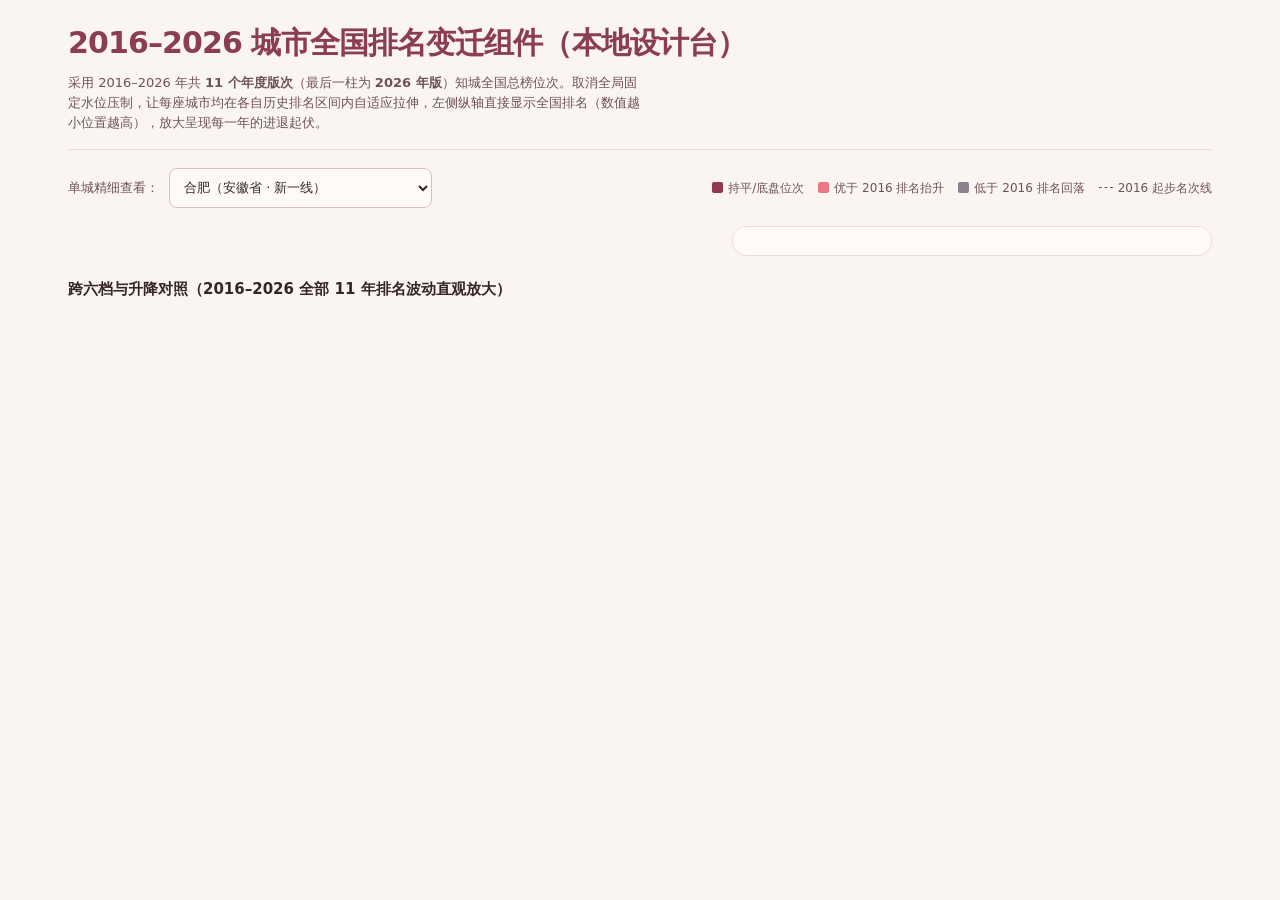
==== commit 42685309: "feat: add dual-axis rank bars and CRITIC economic index chart" ====
--- a/tools/decade-preview.html
+++ b/tools/decade-preview.html
@@ -381,7 +381,7 @@
 <script>
 (() => {
   const {cities, provinces} = window.atlasData;
-  const decade = window.atlasDecadeRanks;
+  const decade = window.atlasDecadeRanks.cities || window.atlasDecadeRanks;
   const YEARS = [2016, 2017, 2018, 2019, 2020, 2021, 2022, 2023, 2024, 2025, 2026];
   const TIER_NAMES = ['一线', '新一线', '二线', '三线', '四线', '五线'];
   const cityByCode = new Map(cities.map(c => [c[1], c]));
--- a/site/assets/style.css
+++ b/site/assets/style.css
@@ -653,21 +653,30 @@
 .decade-kpis {
   display: flex;
   align-items: center;
+  flex-wrap: wrap;
   gap: 6px;
-  font-size: 12px;
+  font-size: 11.5px;
   font-variant-numeric: tabular-nums;
 }
 .decade-lvl { font-weight: 740; color: var(--ink); }
 .decade-delta {
   padding: 1px 6px;
   border-radius: 6px;
-  font-size: 11px;
+  font-size: 10.5px;
   font-weight: 680;
 }
 .decade-delta.is-up { background: #f8e5e8; color: #9b3454; }
 .decade-delta.is-mild-down { background: #f6ecec; color: #8a5661; }
 .decade-delta.is-down { background: #ece9ed; color: #5d5663; }
 .decade-delta.is-flat { background: #f2ece4; color: #75655b; }
+.decade-edi-pill {
+  padding: 1px 6px;
+  border-radius: 6px;
+  background: #fdf0e0;
+  color: #964e10;
+  font-size: 10.5px;
+  font-weight: 680;
+}
 .decade-readout {
   min-height: 18px;
   color: var(--muted);
@@ -676,10 +685,12 @@
   font-variant-numeric: tabular-nums;
 }
 .decade-readout strong { color: var(--ink); font-weight: 660; }
+.decade-readout .tone-warn { color: #b24035; font-weight: 650; }
+.decade-readout .tone-slow { color: #9c5a20; font-weight: 650; }
 .decade-plot {
   position: relative;
-  height: 112px;
-  padding: 10px 9px 0 38px;
+  height: 120px;
+  padding: 10px 28px 0 38px;
   border: 1px solid #f0e3e0;
   border-radius: 8px;
   background: var(--surface);
@@ -688,7 +699,7 @@
 }
 .decade-guides {
   position: absolute;
-  inset: 10px 9px 0 38px;
+  inset: 10px 28px 0 38px;
   pointer-events: none;
 }
 .decade-guide {
@@ -707,11 +718,21 @@
   color: var(--muted);
   font-variant-numeric: tabular-nums;
 }
+.decade-guide-right {
+  position: absolute;
+  right: -25px;
+  width: 22px;
+  text-align: left;
+  transform: translateY(50%);
+  font-size: 9px;
+  color: #9e5a1e;
+  font-variant-numeric: tabular-nums;
+}
 .decade-base-line {
   position: absolute;
   left: -4px;
   right: 0;
-  border-top: 1.5px dashed rgba(114, 72, 84, 0.72);
+  border-top: 1.5px dashed rgba(114, 72, 84, 0.58);
   z-index: 2;
   pointer-events: none;
 }
@@ -732,12 +753,11 @@
   height: 100%;
   display: grid;
   grid-template-columns: repeat(11, minmax(0, 1fr));
-  gap: 4px;
   align-items: end;
 }
 .decade-bar-col {
   height: 100%;
-  padding: 0;
+  padding: 0 2.5px;
   border: 0;
   border-radius: 0;
   background: transparent;
@@ -754,33 +774,71 @@
   display: flex;
   flex-direction: column;
   justify-content: flex-end;
-  transition: transform .14s ease, filter .14s ease;
+  opacity: .62;
+  transition: opacity .12s ease, transform .12s ease;
 }
 .decade-bar-col:hover .decade-bar-track,
 .decade-bar-col.is-active .decade-bar-track {
-  transform: scaleY(1.02);
-  filter: brightness(1.06);
-  box-shadow: 0 0 0 1.5px rgba(155, 52, 84, .45);
-}
-.decade-bar-col.is-latest .decade-bar-track {
-  box-shadow: 0 0 0 1px rgba(155, 52, 84, .32);
+  opacity: .86;
+  transform: scaleY(1.015);
+  box-shadow: 0 0 0 1.5px rgba(155, 52, 84, .42);
+}
+.decade-line-layer {
+  position: absolute;
+  inset: 10px 28px 0 38px;
+  z-index: 3;
+  pointer-events: none;
+}
+.decade-line-svg {
+  width: 100%;
+  height: 100%;
+  display: block;
+  overflow: visible;
+}
+.decade-dot {
+  position: absolute;
+  width: 7px;
+  height: 7px;
+  border-radius: 50%;
+  background: #fffcf7;
+  border: 2px solid #a85712;
+  transform: translate(-50%, 50%);
+  transition: transform .12s ease;
+}
+.decade-dot.is-neg {
+  width: 8.5px;
+  height: 8.5px;
+  background: #be3b31;
+  border: 1.5px solid #fffcf7;
+  box-shadow: 0 0 0 1.3px #be3b31;
+}
+.decade-dot.is-slow {
+  width: 8px;
+  height: 8px;
+  background: #e29b38;
+  border: 1.5px solid #fffcf7;
+  box-shadow: 0 0 0 1.1px #c97f20;
+}
+.decade-dot.is-active {
+  transform: translate(-50%, 50%) scale(1.38);
+  z-index: 4;
 }
 .decade-seg-lift {
   width: 100%;
-  border-bottom: 1px solid rgba(255, 252, 247, .74);
+  border-bottom: 1px solid rgba(255, 252, 247, .72);
   flex: 0 0 auto;
 }
 .decade-seg-base {
   width: 100%;
-  background: linear-gradient(180deg, #983953 0%, #7d253d 100%);
+  background: linear-gradient(180deg, #9d455d 0%, #833048 100%);
   flex: 1 1 auto;
 }
 .decade-seg-deficit {
   width: 100%;
   background: repeating-linear-gradient(
     -45deg,
-    rgba(140, 118, 128, .15),
-    rgba(140, 118, 128, .15) 3px,
+    rgba(140, 118, 128, .16),
+    rgba(140, 118, 128, .16) 3px,
     rgba(140, 118, 128, .03) 3px,
     rgba(140, 118, 128, .03) 6px
   );
@@ -791,14 +849,15 @@
 .decade-x-axis {
   display: grid;
   grid-template-columns: repeat(11, minmax(0, 1fr));
-  gap: 4px;
-  padding: 0 9px 0 38px;
+  padding: 0 28px 0 38px;
   font-size: 9.5px;
   color: var(--muted);
   text-align: center;
   font-variant-numeric: tabular-nums;
 }
 .decade-x-axis span.is-latest { color: var(--wine); font-weight: 720; }
+.decade-x-axis span.is-neg { color: #b24035; font-weight: 680; }
+.decade-x-axis span.is-slow { color: #9c5a20; font-weight: 650; }
 .decade-foot {
   display: flex;
   justify-content: space-between;
@@ -917,10 +976,11 @@
   #city-detail { padding: 12px; }
   .city-detail-aside { width: 100%; justify-content: space-between; margin-inline-start: 0; }
   .detail-kpis { grid-template-columns: repeat(2, minmax(0, 1fr)); gap: 7px; }
-  .decade-plot { height: 104px; padding-left: 34px; }
-  .decade-guides { inset: 10px 9px 0 34px; }
-  .decade-guide span { left: -32px; width: 28px; }
-  .decade-x-axis { padding-left: 34px; font-size: 9px; }
+  .decade-plot { height: 110px; padding: 10px 25px 0 33px; }
+  .decade-guides, .decade-line-layer { inset: 10px 25px 0 33px; }
+  .decade-guide span { left: -31px; width: 28px; }
+  .decade-guide-right { right: -22px; }
+  .decade-x-axis { padding: 0 25px 0 33px; font-size: 9px; }
   main { padding-top: 16px; }
   .hero { flex-direction: column; align-items: stretch; gap: 12px; }
   .hero-stats { align-self: start; border: 0; }
